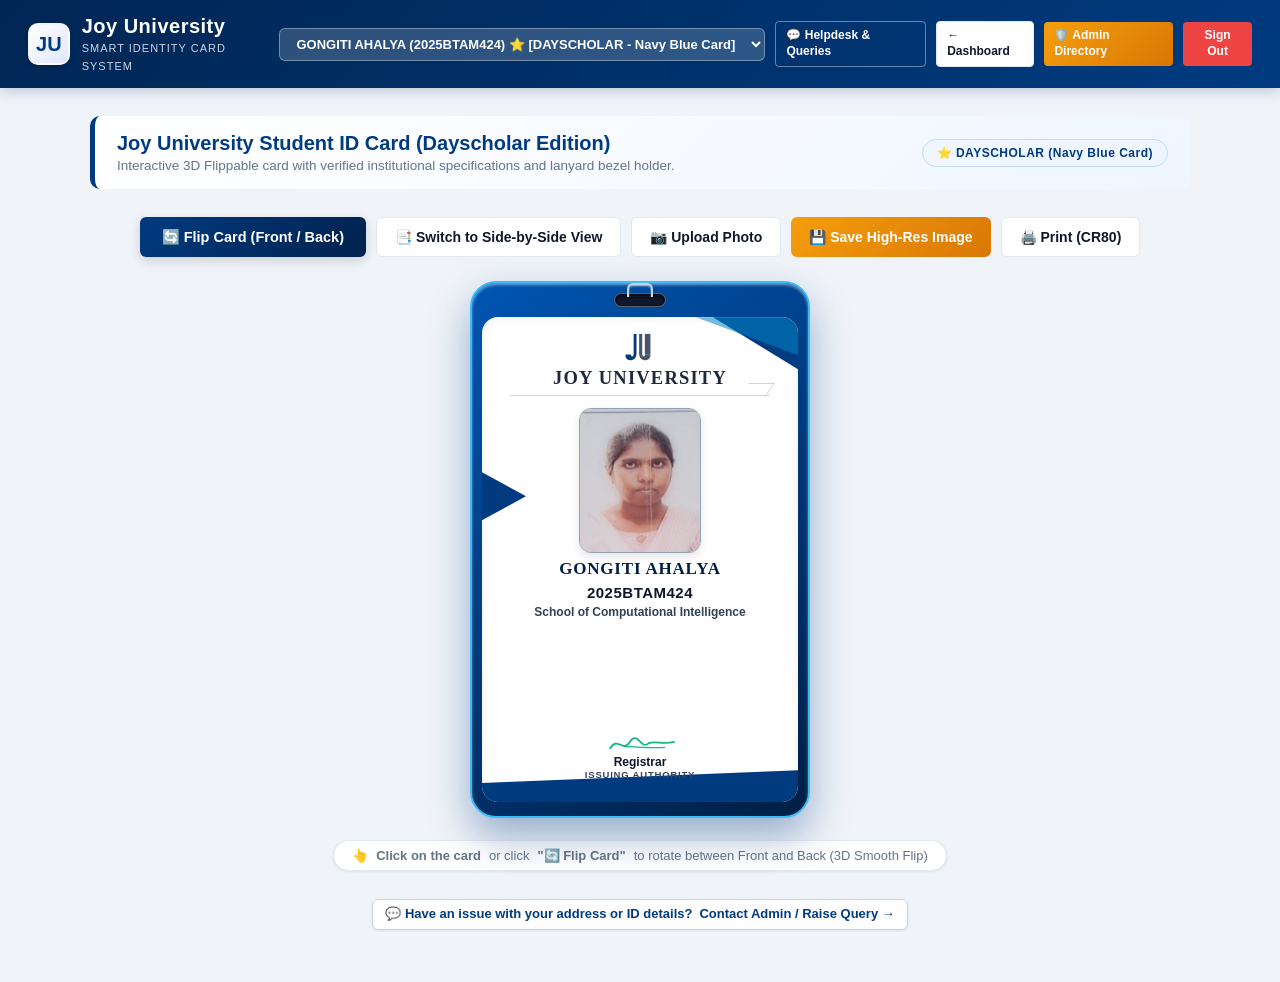
==== index.html @ c5045cea "Add files via upload" ====
<!DOCTYPE html>
<html lang="en">
<head>
    <meta charset="UTF-8">
    <meta name="viewport" content="width=device-width, initial-scale=1.0">
    <title>Joy University - Official Student ID Card</title>
    <link rel="stylesheet" href="style.css">
</head>
<body>

<header class="app-header">
    <a href="dashboard.html" class="brand-section">
        <div class="brand-logo">JU</div>
        <div class="brand-text">
            <h1>Joy University</h1>
            <span>Smart Identity Card System</span>
        </div>
    </a>

    <div class="header-actions">
        <!-- Quick Student Switcher for Prototype Evaluation -->
        <select id="quickStudentSelector" onchange="switchViewingStudent(this.value)" style="padding: 7px 12px; border-radius: 6px; border: 1px solid rgba(255,255,255,0.35); background: rgba(255,255,255,0.18); color: #fff; font-size: 13px; font-weight: 700; cursor: pointer; outline: none;">
            <!-- Options dynamically loaded -->
        </select>

        <a href="dashboard.html#helpdeskSection" class="btn btn-outline-white btn-icon" title="Raise query or issue with admin">
            💬 Helpdesk & Queries
        </a>
        <a href="dashboard.html" class="btn btn-secondary btn-icon">
            ← Dashboard
        </a>
        <a href="admin.html" class="btn btn-gold btn-icon">
            🛡️ Admin Directory
        </a>
        <button class="btn btn-danger btn-icon" onclick="Auth.logout()">
            Sign Out
        </button>
    </div>
</header>

<main class="main-content">

    <div class="banner-panel" id="pageBannerPanel" style="padding: 16px 22px; border-left-color: #003b80; transition: border-color 0.3s ease;">
        <div style="display: flex; justify-content: space-between; align-items: center; width: 100%; flex-wrap: wrap; gap: 12px;">
            <div>
                <h2 id="bannerTitle" style="font-size: 20px; color: #003b80; transition: color 0.3s ease;">Official Joy University Student ID Card (Portrait View)</h2>
                <p id="bannerDesc" style="color: #64748b; font-size: 13.5px; margin-top: 3px;">Interactive 3D Flippable card with verified institutional specifications and lanyard bezel holder.</p>
            </div>
            <div id="studentThemeBadge" style="background: #eff6ff; color: #003b80; border: 1px solid #bfdbfe; padding: 6px 14px; border-radius: 20px; font-weight: 800; font-size: 12px; letter-spacing: 0.5px; display: flex; align-items: center; gap: 6px;">
                ⭐ DAYSCHOLAR (Navy Blue Card)
            </div>
        </div>
    </div>

    <!-- MAIN ID CARD VIEWER (3D FLIP + SIDE-BY-SIDE MODE) -->
    <div class="card-viewer-container">

        <!-- INTERACTION CONTROLS BAR -->
        <div class="controls-bar" style="margin-bottom: 8px;">
            <button class="btn btn-navy" id="flipActionBtn" onclick="toggleCardFlip()" style="font-size: 14.5px; padding: 10px 22px; box-shadow: 0 4px 12px rgba(0,0,0,0.15);">
                <span id="flipBtnText">🔄 Flip Card (Front / Back)</span>
            </button>

            <button class="btn btn-secondary" id="viewModeBtn" onclick="toggleViewMode()" style="padding: 10px 18px;">
                📑 Switch to Side-by-Side View
            </button>

            <label for="idPhotoUploadInput" class="btn btn-secondary" style="cursor: pointer; padding: 10px 18px;">
                📷 Upload Photo
                <input type="file" id="idPhotoUploadInput" accept="image/*" style="display: none;" onchange="handleCardPhotoUpload(event)">
            </label>

            <button class="btn btn-gold" onclick="downloadIdCardImages()" style="padding: 10px 18px;">
                💾 Save High-Res Image
            </button>

            <button class="btn btn-secondary" onclick="window.print()" style="padding: 10px 18px;">
                🖨️ Print (CR80)
            </button>
        </div>

        <div class="card-display-wrapper" id="cardDisplayWrapper">
            
            <!-- 3D FLIPPABLE CONTAINER (PORTRAIT CR80 WITH LANYARD HOLDER) -->
            <div class="card-perspective-box card-theme-navy" id="cardPerspectiveBox" onclick="handleCardClick(event)" title="Click card to flip between Front and Back">
                <div class="card-flipper" id="cardFlipper">

                    <!-- ================= CARD FRONT (EXACT MATCH TO USER PHOTO media_1790251775943.jpg) ================= -->
                    <div class="card-flip-face face-front" id="cardFrontFaceWrap">
                        <div class="card-holder-frame">
                            <div class="holder-lanyard-slot" title="Lanyard Attachment Slot"></div>

                            <div class="card-badge card-front" id="cardFrontBadge">
                                <!-- Top Geometric Ribbons -->
                                <div class="card-front-top-ribbon-1"></div>
                                <div class="card-front-top-ribbon-2"></div>
                                <div class="card-front-mid-ribbon"></div>
                                <div class="card-front-bot-ribbon"></div>

                                <!-- OFFICIAL JOY UNIVERSITY LOGO -->
                                <div class="ju-official-logo">
                                    <div class="ju-logo-emblem">
                                        <svg viewBox="0 0 34 38" width="30" height="34" id="juEmblemSvg">
                                            <!-- Stylized J-curve with dynamic theme color -->
                                            <path id="juEmblemPathJ" d="M 13 3 L 13 25 C 13 30, 10 33, 6 33 C 2 33, 0.5 30, 0.5 26.5 L 6.5 26.5 C 6.5 27.8, 7.2 28.5, 8.2 28.5 C 9.2 28.5, 9.8 27.8, 9.8 25.5 L 9.8 3 Z" fill="#003b80"/>
                                            <!-- Dark Grey U-shape -->
                                            <path d="M 16 3 L 19.5 3 L 19.5 25.5 C 19.5 27.8, 20.2 28.5, 21.2 28.5 C 22.2 28.5, 22.8 27.8, 22.8 26.5 L 28.8 26.5 C 28.8 30, 27 33, 23 33 C 19 33, 16 30, 16 25 Z" fill="#475569"/>
                                            <rect x="22.5" y="3" width="6.3" height="23.5" fill="#475569"/>
                                        </svg>
                                    </div>
                                    <div class="ju-logo-title">JOY UNIVERSITY</div>
                                    <div class="ju-logo-underline"></div>
                                </div>

                                <!-- Centered Photo Frame -->
                                <div class="front-photo-container">
                                    <div class="front-photo-frame">
                                        <img id="cardPhotoImg" src="" alt="Student Photo">
                                    </div>
                                </div>

                                <!-- Student Details Block -->
                                <div class="front-details-block">
                                    <div class="front-student-name" id="cardName">GONGITI AHALYA</div>
                                    <div class="front-student-id" id="cardStudentId">2025BTAM424</div>
                                    <div class="front-school-name" id="cardSchool">School of Computational Intelligence</div>
                                </div>

                                <!-- Registrar Green Signature Block -->
                                <div class="front-signature-block">
                                    <svg viewBox="0 0 100 35" width="85" height="28" style="display:block; margin: 0 auto -2px auto;">
                                        <path d="M 12 24 C 22 8, 28 32, 38 14 C 48 4, 50 26, 60 18 C 68 14, 78 20, 92 16" stroke="#10b981" stroke-width="2.2" fill="none" stroke-linecap="round" stroke-linejoin="round"/>
                                        <path d="M 30 22 C 45 22, 60 24, 80 23" stroke="#10b981" stroke-width="1.6" fill="none" stroke-linecap="round"/>
                                    </svg>
                                    <div class="sig-registrar-text">Registrar</div>
                                    <div class="sig-authority-text">ISSUING AUTHORITY</div>
                                </div>
                            </div>
                        </div>
                    </div>

                    <!-- ================= CARD BACK (EXACT MATCH TO USER PHOTO media_1790165440845.jpg) ================= -->
                    <div class="card-flip-face face-back" id="cardBackFaceWrap">
                        <div class="card-holder-frame">
                            <div class="holder-lanyard-slot" title="Lanyard Attachment Slot"></div>

                            <div class="card-badge card-back" id="cardBackBadge">
                                <!-- Top Accent Ribbon -->
                                <div class="back-top-ribbon-1"></div>

                                <!-- Top Category / Hostel Banner Bar -->
                                <div class="back-hostel-banner" id="cardBackBanner">
                                    <span id="cardBannerText">Category : DAYSCHOLAR</span>
                                </div>

                                <!-- Details Block (Batch, Blood Group, DOB, Address) -->
                                <div class="back-details-section">
                                    <table class="back-info-table">
                                        <tr>
                                            <td class="lbl">Batch</td>
                                            <td class="sep">:</td>
                                            <td class="val" id="cardBatch">2025-26</td>
                                        </tr>
                                        <tr>
                                            <td class="lbl">Blood Group</td>
                                            <td class="sep">:</td>
                                            <td class="val" id="cardBloodGroup">O+</td>
                                        </tr>
                                        <tr>
                                            <td class="lbl">Date of Birth</td>
                                            <td class="sep">:</td>
                                            <td class="val" id="cardDOB">15/03/2007</td>
                                        </tr>
                                        <tr>
                                            <td class="lbl">Address</td>
                                            <td class="sep">:</td>
                                            <td class="val" id="cardAddress">7 90, EDULAPALLI, MUDIGUBBA, ANANTAPUR 515511</td>
                                        </tr>
                                    </table>
                                </div>

                                <!-- INSTRUCTIONS Section (Exact text from photo) -->
                                <div class="back-instructions-section">
                                    <div class="back-heading-theme">INSTRUCTIONS</div>
                                    <ul class="back-instruction-bullets">
                                        <li>
                                            <span class="bullet-dot">•</span>
                                            <span>This Identity Card is non-transferable.</span>
                                        </li>
                                        <li>
                                            <span class="bullet-dot">•</span>
                                            <span>If this ID card is lost/found kindly return to theissuing authority.</span>
                                        </li>
                                        <li>
                                            <span class="bullet-dot">•</span>
                                            <span>This card must be worn visibly by studentduring his or her presence in JoyUniversity premises. It must be shown toauthorizedpersonnel as and whenrequested.</span>
                                        </li>
                                    </ul>
                                </div>

                                <!-- CONTACT Section (Exact text from photo) -->
                                <div class="back-contact-section">
                                    <div class="back-heading-theme">CONTACT</div>
                                    <div class="back-contact-row">
                                        <span class="contact-theme-icon">📞</span>
                                        <span id="cardContactPhone">+91 4637 - 231812</span>
                                    </div>
                                    <div class="back-contact-row">
                                        <span class="contact-theme-icon">✉️</span>
                                        <span id="cardContactEmail">oor@joyuniversity.edu.in</span>
                                    </div>
                                </div>

                                <!-- Barcode Section -->
                                <div class="back-barcode-container">
                                    <div id="cardBarcodeSvg">
                                        <!-- Dynamic Code-128 SVG Barcode -->
                                    </div>
                                    <div class="back-bottom-ribbon"></div>
                                </div>
                            </div>
                        </div>
                    </div>

                </div>
            </div>

            <div class="flip-hint-badge" id="flipHintBadge">
                👆 <strong>Click on the card</strong> or click <strong>"🔄 Flip Card"</strong> to rotate between Front and Back (3D Smooth Flip)
            </div>

            <div style="margin-top: 14px; text-align: center;">
                <a href="dashboard.html#helpdeskSection" class="btn btn-secondary btn-sm" style="background: rgba(255,255,255,0.95); border: 1.5px solid #cbd5e1; box-shadow: var(--shadow-sm); font-size: 13px; color: var(--primary);">
                    💬 Have an issue with your address or ID details? <strong>Contact Admin / Raise Query →</strong>
                </a>
            </div>

        </div>

    </div>

</main>

<script src="script.js"></script>
<script>
    let currentStudent = null;

    // Load active session or fallback to default student
    function initCard() {
        const session = Storage.getSession();
        let studentId = session.userId;

        // Populate student switcher dropdown with clear Theme indicators
        const allStudents = Storage.getAllStudents();
        const switcher = document.getElementById("quickStudentSelector");
        switcher.innerHTML = "";
        
        allStudents.forEach(st => {
            const opt = document.createElement("option");
            opt.value = st.studentId;
            const isAhalya = (st.studentId === "2025BTAM424" || (st.name && st.name.toUpperCase().includes("AHALYA")));
            const themeTag = isAhalya ? "⭐ [DAYSCHOLAR - Navy Blue Card]" : "[HOSTEL - Red Card]";
            opt.textContent = `${st.name} (${st.studentId}) ${themeTag}`;
            if (studentId && st.studentId.toLowerCase() === studentId.toLowerCase()) {
                opt.selected = true;
            }
            switcher.appendChild(opt);
        });

        // Default to Ahalya first if no specific student is active
        if (!studentId || !Storage.getStudentById(studentId)) {
            studentId = "2025BTAM424"; // Gongiti Ahalya
            Storage.setSession(studentId, 'student');
            if (switcher.value !== studentId) {
                switcher.value = studentId;
            }
        }

        loadStudentCard(studentId);

        // Check if print query parameter is present
        const urlParams = new URLSearchParams(window.location.search);
        if (urlParams.get("action") === "print") {
            setTimeout(() => window.print(), 600);
        }
    }

    function loadStudentCard(studentId) {
        currentStudent = Storage.getStudentById(studentId);
        if (!currentStudent) return;

        // Check if viewing Gongiti Ahalya (Dayscholar with Navy Blue Card)
        const isAhalya = (currentStudent.studentId === "2025BTAM424" || 
                          currentStudent.cardTheme === "navy" || 
                          (currentStudent.name && currentStudent.name.toUpperCase().includes("AHALYA")));

        const cardBox = document.getElementById("cardPerspectiveBox");
        const juEmblemPath = document.getElementById("juEmblemPathJ");
        const bannerPanel = document.getElementById("pageBannerPanel");
        const bannerTitle = document.getElementById("bannerTitle");
        const themeBadge = document.getElementById("studentThemeBadge");
        const flipBtn = document.getElementById("flipActionBtn");

        if (isAhalya) {
            // Apply Navy Blue Theme ONLY for Gongiti Ahalya
            cardBox.classList.remove("card-theme-red");
            cardBox.classList.add("card-theme-navy");

            juEmblemPath.setAttribute("fill", "#003b80");
            bannerPanel.style.borderLeftColor = "#003b80";
            bannerTitle.style.color = "#003b80";
            bannerTitle.textContent = "Joy University Student ID Card (Dayscholar Edition)";
            
            themeBadge.style.background = "#eff6ff";
            themeBadge.style.color = "#003b80";
            themeBadge.style.borderColor = "#bfdbfe";
            themeBadge.innerHTML = "⭐ DAYSCHOLAR (Navy Blue Card)";

            flipBtn.className = "btn btn-navy";
            document.getElementById("cardBannerText").textContent = "Category : DAYSCHOLAR";
        } else {
            // Apply University Red Theme for Hostellers / Other students
            cardBox.classList.remove("card-theme-navy");
            cardBox.classList.add("card-theme-red");

            juEmblemPath.setAttribute("fill", "#b91c1c");
            bannerPanel.style.borderLeftColor = "#b91c1c";
            bannerTitle.style.color = "#b91c1c";
            bannerTitle.textContent = "Joy University Student ID Card (Hosteller Edition)";

            themeBadge.style.background = "#fee2e2";
            themeBadge.style.color = "#991b1b";
            themeBadge.style.borderColor = "#fca5a5";
            themeBadge.innerHTML = "● HOSTEL (DEVASAHAYAM - Red Card)";

            flipBtn.className = "btn btn-red";
            document.getElementById("cardBannerText").textContent = "Hostel Name : " + (currentStudent.hostel || "DEVASAHAYAM");
        }

        // Populate Front Details (matching physical card)
        document.getElementById("cardName").textContent = currentStudent.name.toUpperCase();
        document.getElementById("cardStudentId").textContent = currentStudent.studentId;
        document.getElementById("cardSchool").textContent = currentStudent.school || currentStudent.department || "School of Computational Intelligence";

        // Populate Back Details (matching physical card)
        document.getElementById("cardBatch").textContent = currentStudent.batch || "2025-26";
        document.getElementById("cardBloodGroup").textContent = currentStudent.bloodGroup || "O+";
        document.getElementById("cardDOB").textContent = currentStudent.dob;
        document.getElementById("cardAddress").textContent = currentStudent.address || "7 90, EDULAPALLI, MUDIGUBBA, ANANTAPUR 515511";
        document.getElementById("cardContactPhone").textContent = currentStudent.phone || "+91 4637 - 231812";
        document.getElementById("cardContactEmail").textContent = currentStudent.email || "oor@joyuniversity.edu.in";

        // Photo loading (strictly constrained so it never overflows)
        const photo = Storage.getPhoto(currentStudent.studentId);
        const photoImg = document.getElementById("cardPhotoImg");
        photoImg.src = photo || generateSvgAvatar(currentStudent.name);

        // Barcode generation
        document.getElementById("cardBarcodeSvg").innerHTML = generateBarcodeSvg(currentStudent.studentId);
    }

    // Interactive Card Flip Logic
    function handleCardClick(event) {
        // If in side-by-side mode, don't flip on click
        const wrapper = document.getElementById("cardDisplayWrapper");
        if (wrapper.classList.contains("side-by-side-mode")) return;
        toggleCardFlip();
    }

    function toggleCardFlip() {
        const flipper = document.getElementById("cardFlipper");
        flipper.classList.toggle("is-flipped");
        const isFlipped = flipper.classList.contains("is-flipped");
        document.getElementById("flipBtnText").textContent = isFlipped ? "🔄 Flip to Front Side" : "🔄 Flip to Back Side";
    }

    function toggleViewMode() {
        const wrapper = document.getElementById("cardDisplayWrapper");
        const isSideBySide = wrapper.classList.toggle("side-by-side-mode");
        const modeBtn = document.getElementById("viewModeBtn");
        const flipBtn = document.getElementById("flipActionBtn");
        const hint = document.getElementById("flipHintBadge");

        if (isSideBySide) {
            modeBtn.textContent = "🎴 Switch to 3D Flip Mode";
            flipBtn.style.display = "none";
            hint.innerHTML = "📄 <strong>Side-by-Side Mode</strong>: Both Front and Back card faces visible simultaneously";
        } else {
            modeBtn.textContent = "📑 Switch to Side-by-Side View";
            flipBtn.style.display = "inline-flex";
            hint.innerHTML = "👆 <strong>Click on the card</strong> or click <strong>'🔄 Flip Card'</strong> to rotate between Front and Back (3D Smooth Flip)";
        }
    }

    function switchViewingStudent(newId) {
        Storage.setSession(newId, 'student');
        loadStudentCard(newId);
    }

    function handleCardPhotoUpload(e) {
        const file = e.target.files[0];
        if (!file) return;

        if (!file.type.startsWith("image/")) {
            alert("Please select a valid image file.");
            return;
        }

        const reader = new FileReader();
        reader.onload = function(evt) {
            const photoData = evt.target.result;
            Storage.savePhoto(currentStudent.studentId, photoData);
            document.getElementById("cardPhotoImg").src = photoData;
            alert("Photo saved successfully for " + currentStudent.name);
        };
        reader.readAsDataURL(file);
    }

    // High-Resolution HTML5 Canvas Card Image Downloader (Portrait Side-by-Side Format)
    function downloadIdCardImages() {
        if (!currentStudent) return;

        const isAhalya = (currentStudent.studentId === "2025BTAM424" || 
                          currentStudent.cardTheme === "navy" || 
                          (currentStudent.name && currentStudent.name.toUpperCase().includes("AHALYA")));

        const themePrimary = isAhalya ? "#003b80" : "#b91c1c";
        const themeDark = isAhalya ? "#001f44" : "#881337";

        const canvas = document.createElement("canvas");
        const ctx = canvas.getContext("2d");
        const scale = 2; // High-DPI 2x
        const cardW = 340;
        const cardH = 510;
        
        canvas.width = (cardW * 2 + 70) * scale;
        canvas.height = (cardH + 70) * scale;
        ctx.scale(scale, scale);

        // Canvas Background
        ctx.fillStyle = "#f8fafc";
        ctx.fillRect(0, 0, cardW * 2 + 70, cardH + 70);

        // Draw Front Card on Left
        drawFrontCardCanvas(ctx, 25, 25, cardW, cardH, currentStudent, themePrimary, themeDark);
        // Draw Back Card on Right
        drawBackCardCanvas(ctx, cardW + 45, 25, cardW, cardH, currentStudent, themePrimary, isAhalya);

        // Title text at bottom
        ctx.fillStyle = "#64748b";
        ctx.font = "bold 12px system-ui, sans-serif";
        ctx.textAlign = "center";
        ctx.fillText(`Joy University Official Student Identity Card • ${currentStudent.name} (${currentStudent.studentId})`, (cardW * 2 + 70) / 2, cardH + 52);

        // Trigger Download
        const link = document.createElement("a");
        link.download = `ID_Card_${currentStudent.studentId}_${currentStudent.name.replace(/\s+/g, '_')}.png`;
        link.href = canvas.toDataURL("image/png");
        link.click();
    }

    function drawFrontCardCanvas(ctx, x, y, w, h, student, themeColor, themeDark) {
        ctx.save();
        ctx.beginPath();
        ctx.roundRect(x, y, w, h, 16);
        ctx.clip();

        // White background
        ctx.fillStyle = "#ffffff";
        ctx.fillRect(x, y, w, h);

        // Top ribbons
        ctx.fillStyle = themeColor;
        ctx.beginPath();
        ctx.moveTo(x + w, y);
        ctx.lineTo(x + w - 85, y);
        ctx.lineTo(x + w, y + 52);
        ctx.fill();

        ctx.fillStyle = isAhalyaColor(themeColor) ? "rgba(2, 132, 199, 0.55)" : "rgba(239, 68, 68, 0.55)";
        ctx.beginPath();
        ctx.moveTo(x + w, y);
        ctx.lineTo(x + w - 120, y);
        ctx.lineTo(x + w, y + 38);
        ctx.fill();

        // Mid-left ribbon
        ctx.fillStyle = themeColor;
        ctx.beginPath();
        ctx.moveTo(x, y + 155);
        ctx.lineTo(x + 44, y + 179);
        ctx.lineTo(x, y + 203);
        ctx.fill();

        // Bottom ribbon
        ctx.fillStyle = themeColor;
        ctx.beginPath();
        ctx.moveTo(x, y + h - 16);
        ctx.lineTo(x + w, y + h - 36);
        ctx.lineTo(x + w, y + h);
        ctx.lineTo(x, y + h);
        ctx.fill();

        // Logo Emblem
        ctx.fillStyle = themeColor;
        ctx.fillRect(x + w/2 - 12, y + 18, 9, 20);
        ctx.fillStyle = "#475569";
        ctx.fillRect(x + w/2 + 2, y + 18, 9, 20);

        ctx.fillStyle = "#1e293b";
        ctx.font = "bold 16px 'Times New Roman', serif";
        ctx.textAlign = "center";
        ctx.fillText("JOY UNIVERSITY", x + w/2, y + 54);

        ctx.strokeStyle = "#cbd5e1";
        ctx.lineWidth = 1;
        ctx.beginPath();
        ctx.moveTo(x + 30, y + 62);
        ctx.lineTo(x + w - 30, y + 62);
        ctx.stroke();

        // Photo Frame
        const px = x + w/2 - 61;
        const py = y + 78;
        ctx.fillStyle = "#f8fafc";
        ctx.fillRect(px, py, 122, 145);
        ctx.strokeStyle = "#94a3b8";
        ctx.lineWidth = 1.5;
        ctx.strokeRect(px, py, 122, 145);

        const img = document.getElementById("cardPhotoImg");
        if (img && img.complete && img.naturalWidth > 0) {
            ctx.drawImage(img, px, py, 122, 145);
        }

        // Student Details
        ctx.fillStyle = themeDark;
        ctx.font = "bold 16px 'Times New Roman', serif";
        ctx.textAlign = "center";
        ctx.fillText(student.name.toUpperCase(), x + w/2, y + 252);

        ctx.fillStyle = "#0f172a";
        ctx.font = "bold 14px system-ui, sans-serif";
        ctx.fillText(student.studentId, x + w/2, y + 274);

        ctx.fillStyle = "#334155";
        ctx.font = "600 12px system-ui, sans-serif";
        ctx.fillText(student.school || student.department || "School of Computational Intelligence", x + w/2, y + 296);

        // Signature
        ctx.strokeStyle = "#10b981";
        ctx.lineWidth = 2;
        ctx.beginPath();
        ctx.moveTo(x + w/2 - 35, y + 430);
        ctx.bezierCurveTo(x + w/2 - 15, y + 410, x + w/2, y + 435, x + w/2 + 35, y + 420);
        ctx.stroke();

        ctx.fillStyle = "#0f172a";
        ctx.font = "bold 12px system-ui, sans-serif";
        ctx.fillText("Registrar", x + w/2, y + 448);

        ctx.fillStyle = "#334155";
        ctx.font = "bold 9.5px system-ui, sans-serif";
        ctx.fillText("ISSUING AUTHORITY", x + w/2, y + 462);

        ctx.restore();
        ctx.strokeStyle = themeColor;
        ctx.lineWidth = 2;
        ctx.strokeRect(x, y, w, h);
    }

    function isAhalyaColor(col) {
        return col === "#003b80";
    }

    function drawBackCardCanvas(ctx, x, y, w, h, student, themeColor, isAhalya) {
        ctx.save();
        ctx.beginPath();
        ctx.roundRect(x, y, w, h, 16);
        ctx.clip();

        // White background
        ctx.fillStyle = "#ffffff";
        ctx.fillRect(x, y, w, h);

        // Top ribbon
        ctx.fillStyle = themeColor;
        ctx.beginPath();
        ctx.moveTo(x + w - 40, y);
        ctx.lineTo(x + w - 160, y);
        ctx.lineTo(x + w - 180, y + 16);
        ctx.lineTo(x + w - 20, y + 16);
        ctx.fill();

        // Banner bar
        ctx.fillStyle = themeColor;
        ctx.fillRect(x, y + 20, w, 28);
        ctx.fillStyle = "#ffffff";
        ctx.font = "bold 12px system-ui, sans-serif";
        ctx.textAlign = "center";
        const bannerTxt = isAhalya ? "Category : DAYSCHOLAR" : ("Hostel Name : " + (student.hostel || "DEVASAHAYAM"));
        ctx.fillText(bannerTxt, x + w/2, y + 38);

        // Details Block
        ctx.textAlign = "left";
        const tx = x + 20;
        let ty = y + 74;

        const details = [
            ["Batch", ": " + (student.batch || "2025-26")],
            ["Blood Group", ": " + (student.bloodGroup || "O+")],
            ["Date of Birth", ": " + student.dob],
            ["Address", ": " + (student.address || "7 90, EDULAPALLI, MUDIGUBBA, ANANTAPUR 515511")]
        ];

        details.forEach(([lbl, val]) => {
            ctx.fillStyle = "#1e293b";
            ctx.font = "600 11.5px system-ui, sans-serif";
            ctx.fillText(lbl, tx, ty);
            ctx.fillStyle = "#0f172a";
            ctx.font = "bold 11.5px system-ui, sans-serif";
            
            if (lbl === "Address") {
                const words = val.split(' ');
                let line = "";
                let addY = ty;
                for (let i = 0; i < words.length; i++) {
                    const testLine = line + words[i] + " ";
                    if (ctx.measureText(testLine).width > 200 && i > 0) {
                        ctx.fillText(line, tx + 88, addY);
                        line = words[i] + " ";
                        addY += 15;
                    } else {
                        line = testLine;
                    }
                }
                ctx.fillText(line, tx + 88, addY);
                ty = addY + 18;
            } else {
                ctx.fillText(val, tx + 88, ty);
                ty += 18;
            }
        });

        // INSTRUCTIONS
        ctx.fillStyle = themeColor;
        ctx.font = "bold 12.5px 'Times New Roman', serif";
        ctx.fillText("INSTRUCTIONS", tx, ty + 10);

        ctx.fillStyle = "#1e293b";
        ctx.font = "9.5px system-ui, sans-serif";
        const bullets = [
            "• This Identity Card is non-transferable.",
            "• If this ID card is lost/found kindly return to theissuing authority.",
            "• This card must be worn visibly by studentduring his or her presence in Joy premises."
        ];
        let by = ty + 28;
        bullets.forEach(b => {
            ctx.fillText(b, tx, by);
            by += 15;
        });

        // CONTACT
        ctx.fillStyle = themeColor;
        ctx.font = "bold 12.5px 'Times New Roman', serif";
        ctx.fillText("CONTACT", tx, by + 12);

        ctx.fillStyle = "#0f172a";
        ctx.font = "bold 11px system-ui, sans-serif";
        ctx.fillText("📞 +91 4637 - 231812", tx, by + 30);
        ctx.fillText("✉️ oor@joyuniversity.edu.in", tx, by + 46);

        // Barcode area
        ctx.fillStyle = "#ffffff";
        ctx.fillRect(x + 20, y + h - 55, w - 40, 40);
        ctx.fillStyle = "#1e293b";
        let barX = x + 35;
        for (let b = 0; b < 36; b++) {
            const bw = (b % 4 === 0) ? 3 : (b % 3 === 0 ? 2 : 1);
            ctx.fillRect(barX, y + h - 50, bw, 24);
            barX += bw + 4;
        }

        ctx.textAlign = "center";
        ctx.font = "bold 9px monospace";
        ctx.fillText(student.studentId, x + w / 2, y + h - 18);

        ctx.restore();
        ctx.strokeStyle = themeColor;
        ctx.lineWidth = 2;
        ctx.strokeRect(x, y, w, h);
    }

    // Initialize on page load
    window.addEventListener("DOMContentLoaded", initCard);
</script>

</body>
</html>
---- style.css ----
/* ==========================================================
   JOY UNIVERSITY - STUDENT ID CARD MANAGEMENT SYSTEM
   Modern Responsive Design System & 3D Flippable Badge Styles
   ========================================================== */

:root {
    --primary: #003b80;
    --primary-dark: #002654;
    --primary-light: #0066cc;
    --accent-gold: #f59e0b;
    --accent-gold-dark: #d97706;
    --bg-page: #f0f4f9;
    --surface: #ffffff;
    --text-main: #0f172a;
    --text-muted: #64748b;
    --border: #e2e8f0;
    --danger: #ef4444;
    --danger-dark: #dc2626;
    --success: #10b981;
    --shadow-sm: 0 1px 3px rgba(0, 0, 0, 0.08);
    --shadow-md: 0 6px 18px rgba(0, 59, 128, 0.1);
    --shadow-lg: 0 14px 35px rgba(0, 59, 128, 0.16);
    --radius-sm: 6px;
    --radius-md: 10px;
    --radius-lg: 16px;
    --radius-xl: 20px;
}

* {
    box-sizing: border-box;
    margin: 0;
    padding: 0;
    font-family: -apple-system, BlinkMacSystemFont, "Segoe UI", Roboto, Helvetica, Arial, sans-serif;
}

body {
    min-height: 100vh;
    background: var(--bg-page);
    color: var(--text-main);
    display: flex;
    flex-direction: column;
}

/* ----------------------------------------------------------
   NAVBAR & HEADER
   ---------------------------------------------------------- */
header.app-header {
    background: linear-gradient(135deg, var(--primary-dark) 0%, var(--primary) 100%);
    color: #ffffff;
    padding: 14px 28px;
    display: flex;
    justify-content: space-between;
    align-items: center;
    box-shadow: 0 4px 12px rgba(0, 38, 84, 0.2);
    position: sticky;
    top: 0;
    z-index: 100;
}

.brand-section {
    display: flex;
    align-items: center;
    gap: 12px;
    text-decoration: none;
    color: #ffffff;
}

.brand-logo {
    width: 42px;
    height: 42px;
    background: linear-gradient(135deg, #ffffff 0%, #e0e7ff 100%);
    border-radius: 10px;
    display: flex;
    align-items: center;
    justify-content: center;
    font-weight: 800;
    font-size: 20px;
    color: var(--primary);
    box-shadow: 0 2px 6px rgba(0,0,0,0.15);
    border: 2px solid rgba(255, 255, 255, 0.4);
}

.brand-text h1 {
    font-size: 20px;
    font-weight: 700;
    letter-spacing: 0.5px;
    line-height: 1.2;
}

.brand-text span {
    font-size: 11px;
    color: #cbd5e1;
    letter-spacing: 1px;
    text-transform: uppercase;
}

.header-actions {
    display: flex;
    align-items: center;
    gap: 10px;
}

.user-badge {
    background: rgba(255, 255, 255, 0.15);
    padding: 6px 14px;
    border-radius: 20px;
    font-size: 13px;
    display: flex;
    align-items: center;
    gap: 8px;
    border: 1px solid rgba(255, 255, 255, 0.25);
}

.user-badge .status-dot {
    width: 8px;
    height: 8px;
    background: #4ade80;
    border-radius: 50%;
    display: inline-block;
}

/* ----------------------------------------------------------
   BUTTONS
   ---------------------------------------------------------- */
.btn {
    display: inline-flex;
    align-items: center;
    justify-content: center;
    gap: 7px;
    padding: 9px 18px;
    border-radius: var(--radius-sm);
    font-size: 14px;
    font-weight: 600;
    cursor: pointer;
    border: none;
    transition: all 0.2s ease;
    text-decoration: none;
    line-height: 1.3;
}

.btn:active {
    transform: scale(0.98);
}

.btn-primary {
    background: var(--primary-light);
    color: #ffffff;
}

.btn-primary:hover {
    background: #0052a3;
    box-shadow: 0 4px 10px rgba(0, 102, 204, 0.3);
}

.btn-secondary {
    background: #ffffff;
    color: var(--text-main);
    border: 1px solid var(--border);
}

.btn-secondary:hover {
    background: #f8fafc;
    border-color: #cbd5e1;
}

.btn-danger {
    background: var(--danger);
    color: #ffffff;
}

.btn-danger:hover {
    background: var(--danger-dark);
}

.btn-gold {
    background: linear-gradient(135deg, #f59e0b 0%, #d97706 100%);
    color: #ffffff;
}

.btn-gold:hover {
    background: linear-gradient(135deg, #d97706 0%, #b45309 100%);
}

.btn-outline-white {
    background: transparent;
    color: #ffffff;
    border: 1px solid rgba(255, 255, 255, 0.4);
}

.btn-outline-white:hover {
    background: rgba(255, 255, 255, 0.15);
}

/* ----------------------------------------------------------
   LAYOUT CONTAINERS
   ---------------------------------------------------------- */
.main-content {
    flex: 1;
    max-width: 1100px;
    width: 92%;
    margin: 28px auto;
    display: flex;
    flex-direction: column;
    gap: 22px;
}

.card-panel {
    background: var(--surface);
    border-radius: var(--radius-lg);
    padding: 24px 28px;
    box-shadow: var(--shadow-sm);
    border: 1px solid var(--border);
}

/* Banner / Welcome */
.banner-panel {
    background: linear-gradient(135deg, #ffffff 0%, #eff6ff 100%);
    display: flex;
    justify-content: space-between;
    align-items: center;
    border-left: 5px solid var(--primary-light);
    padding: 20px 26px;
    border-radius: var(--radius-md);
}

.banner-panel h2 {
    color: var(--primary);
    font-size: 22px;
    font-weight: 700;
}

.banner-panel p {
    color: var(--text-muted);
    font-size: 14px;
    margin-top: 4px;
}

/* ----------------------------------------------------------
   THEME PALETTES (University Red vs Dayscholar Navy Blue)
   ---------------------------------------------------------- */
.card-theme-red {
    --theme-color: #b91c1c;
    --theme-dark-color: #881337;
    --theme-light-color: #ef4444;
    --theme-bg-tint: #fef2f2;
    --theme-border-tint: #fca5a5;
    --theme-badge-bg: #fef2f2;
    --theme-badge-text: #b91c1c;
    --theme-badge-border: #fca5a5;
    --theme-banner-bg: #b91c1c;
    --theme-shadow: rgba(185, 28, 28, 0.35);
}

.card-theme-navy {
    --theme-color: #003b80;
    --theme-dark-color: #001f44;
    --theme-light-color: #0066cc;
    --theme-bg-tint: #eff6ff;
    --theme-border-tint: #bfdbfe;
    --theme-badge-bg: #eff6ff;
    --theme-badge-text: #003b80;
    --theme-badge-border: #93c5fd;
    --theme-banner-bg: #003b80;
    --theme-shadow: rgba(0, 59, 128, 0.38);
}

/* ----------------------------------------------------------
   UNIVERSAL PHOTO CONSTRAINTS (PREVENT OVERFLOW ON UPLOAD)
   ---------------------------------------------------------- */
.student-photo-frame {
    width: 130px !important;
    height: 155px !important;
    border-radius: 12px !important;
    border: 2px solid var(--border) !important;
    overflow: hidden !important;
    position: relative !important;
    background: #f1f5f9;
    flex-shrink: 0;
    display: flex;
    align-items: center;
    justify-content: center;
}

.student-photo-frame img,
#profilePhoto,
#cardPhotoImg,
.front-photo-frame img {
    width: 100% !important;
    height: 100% !important;
    max-width: 100% !important;
    max-height: 100% !important;
    object-fit: cover !important;
    display: block !important;
}

/* Dashboard Profile Info Grid */
.info-grid {
    display: grid;
    grid-template-columns: 140px 1fr;
    row-gap: 12px;
    column-gap: 16px;
    font-size: 14px;
}

.info-grid .lbl {
    font-weight: 700;
    color: var(--text-muted);
}

.info-grid .val {
    font-weight: 700;
    color: var(--text-main);
}

/* ----------------------------------------------------------
   3D FLIPPABLE ID CARD SYSTEM (Portrait CR80 with Lanyard Holder)
   ---------------------------------------------------------- */
.card-viewer-container {
    display: flex;
    flex-direction: column;
    align-items: center;
    gap: 16px;
    margin: 6px 0 24px 0;
    width: 100%;
}

.card-display-wrapper {
    display: flex;
    flex-direction: column;
    align-items: center;
    gap: 14px;
    width: 100%;
}

.card-perspective-box {
    perspective: 1400px;
    width: 340px;
    height: 545px;
    margin: 0 auto;
    cursor: pointer;
    user-select: none;
    position: relative;
    transition: transform 0.25s ease;
}

.card-perspective-box:hover {
    transform: translateY(-3px);
}

.card-flipper {
    position: relative;
    width: 100%;
    height: 100%;
    transform-style: preserve-3d;
    transition: transform 0.75s cubic-bezier(0.34, 1.4, 0.64, 1);
}

.card-flipper.is-flipped {
    transform: rotateY(180deg);
}

.card-flip-face {
    position: absolute;
    top: 0;
    left: 0;
    width: 100%;
    height: 100%;
    backface-visibility: hidden;
    -webkit-backface-visibility: hidden;
    display: flex;
    flex-direction: column;
    align-items: center;
}

.card-flip-face.face-back {
    transform: rotateY(180deg);
}

/* Side-by-Side Mode */
.card-display-wrapper.side-by-side-mode {
    width: 100%;
}

.card-display-wrapper.side-by-side-mode .card-perspective-box {
    width: 100% !important;
    height: auto !important;
    perspective: none !important;
    cursor: default !important;
    transform: none !important;
}

.card-display-wrapper.side-by-side-mode .card-flipper {
    display: flex !important;
    flex-wrap: wrap !important;
    gap: 32px !important;
    justify-content: center !important;
    transform: none !important;
}

.card-display-wrapper.side-by-side-mode .card-flip-face {
    position: relative !important;
    width: 340px !important;
    height: auto !important;
    transform: none !important;
    backface-visibility: visible !important;
    -webkit-backface-visibility: visible !important;
}

.flip-hint-badge {
    background: #ffffff;
    border: 1px solid var(--border);
    padding: 7px 18px;
    border-radius: 20px;
    font-size: 13px;
    color: var(--text-muted);
    box-shadow: var(--shadow-sm);
    display: flex;
    align-items: center;
    gap: 8px;
}

/* ----------------------------------------------------------
   REALISTIC LANYARD HOLDER BEZEL (Red vs Navy Blue)
   ---------------------------------------------------------- */
.card-holder-frame {
    width: 340px;
    border-radius: 26px;
    padding: 10px 10px 14px;
    display: flex;
    flex-direction: column;
    align-items: center;
    position: relative;
    transition: all 0.3s ease;
}

/* Red Metallic Holder (For Hostellers / Others) */
.card-theme-red .card-holder-frame {
    background: linear-gradient(145deg, #d32f2f 0%, #b91c1c 45%, #881337 100%);
    border: 2px solid #ef4444;
    box-shadow: 0 18px 40px rgba(185, 28, 28, 0.35), inset 0 2px 3px rgba(255, 255, 255, 0.4);
}

/* Navy Blue Metallic Holder (ONLY FOR GONGITI AHALYA - DAYSCHOLAR) */
.card-theme-navy .card-holder-frame {
    background: linear-gradient(145deg, #0056b3 0%, #003b80 45%, #001f44 100%);
    border: 2px solid #38bdf8;
    box-shadow: 0 18px 40px rgba(0, 59, 128, 0.38), inset 0 2px 3px rgba(255, 255, 255, 0.45);
}

/* Metallic Lanyard Slot with Silver Clip Loop */
.holder-lanyard-slot {
    width: 52px;
    height: 14px;
    background: #0f172a;
    border-radius: 8px;
    margin-bottom: 10px;
    box-shadow: inset 0 2px 4px rgba(0,0,0,0.7);
    border: 1px solid rgba(255, 255, 255, 0.3);
    position: relative;
}

.holder-lanyard-slot::before {
    content: "";
    position: absolute;
    top: -11px;
    left: 50%;
    transform: translateX(-50%);
    width: 22px;
    height: 12px;
    border-radius: 6px 6px 0 0;
    border: 2.5px solid #cbd5e1;
    border-bottom: none;
    background: transparent;
    box-shadow: inset 0 1px 2px rgba(255,255,255,0.6);
}

/* Inner White PVC Card Badge */
.card-badge {
    width: 100%;
    height: 485px;
    border-radius: 16px;
    overflow: hidden;
    background: #ffffff;
    box-shadow: inset 0 0 8px rgba(0, 0, 0, 0.08);
    display: flex;
    flex-direction: column;
    position: relative;
}

/* ----------------------------------------------------------
   FRONT CARD: EXACT MATCH TO PHYSICAL BADGE (media_1790251775943.jpg)
   ---------------------------------------------------------- */
.card-front {
    background: #ffffff;
}

.card-theme-red .card-front-top-ribbon-1 {
    background: #b91c1c;
}
.card-theme-navy .card-front-top-ribbon-1 {
    background: #003b80;
}
.card-front-top-ribbon-1 {
    position: absolute;
    top: 0;
    right: 0;
    width: 85px;
    height: 52px;
    clip-path: polygon(100% 0, 0 0, 100% 100%);
    z-index: 1;
    transition: background 0.3s ease;
}

.card-theme-red .card-front-top-ribbon-2 {
    background: #ef4444;
}
.card-theme-navy .card-front-top-ribbon-2 {
    background: #0284c7;
}
.card-front-top-ribbon-2 {
    position: absolute;
    top: 0;
    right: 0;
    width: 120px;
    height: 38px;
    clip-path: polygon(100% 0, 15% 0, 100% 100%);
    opacity: 0.55;
    z-index: 1;
    transition: background 0.3s ease;
}

.card-theme-red .card-front-mid-ribbon {
    background: #b91c1c;
}
.card-theme-navy .card-front-mid-ribbon {
    background: #003b80;
}
.card-front-mid-ribbon {
    position: absolute;
    top: 155px;
    left: 0;
    width: 44px;
    height: 48px;
    clip-path: polygon(0 0, 100% 50%, 0 100%);
    z-index: 1;
    transition: background 0.3s ease;
}

.card-theme-red .card-front-bot-ribbon {
    background: #b91c1c;
}
.card-theme-navy .card-front-bot-ribbon {
    background: #003b80;
}
.card-front-bot-ribbon {
    position: absolute;
    bottom: 0;
    left: 0;
    right: 0;
    height: 32px;
    clip-path: polygon(0 40%, 100% 0, 100% 100%, 0 100%);
    z-index: 1;
    transition: background 0.3s ease;
}

/* Official Joy University Logo */
.ju-official-logo {
    display: flex;
    flex-direction: column;
    align-items: center;
    padding-top: 14px;
    padding-bottom: 4px;
    position: relative;
    z-index: 2;
}

.ju-logo-emblem {
    display: flex;
    align-items: center;
    justify-content: center;
    margin-bottom: 3px;
}

.ju-logo-title {
    font-family: "Times New Roman", Times, serif;
    font-size: 18.5px;
    font-weight: 700;
    letter-spacing: 1.2px;
    color: #1e293b;
    text-transform: uppercase;
}

.ju-logo-underline {
    width: 82%;
    height: 1px;
    background: #cbd5e1;
    margin-top: 6px;
    position: relative;
}

.ju-logo-underline::after {
    content: "";
    position: absolute;
    right: 0;
    top: -12px;
    width: 25px;
    height: 13px;
    border-right: 1px solid #cbd5e1;
    border-top: 1px solid #cbd5e1;
    transform: skewX(-35deg);
}

.front-photo-container {
    display: flex;
    justify-content: center;
    margin: 8px 0 6px 0;
    position: relative;
    z-index: 2;
}

.front-photo-frame {
    width: 122px;
    height: 145px;
    border-radius: 12px;
    border: 1.5px solid #94a3b8;
    overflow: hidden !important;
    background: #f8fafc;
    box-shadow: 0 4px 10px rgba(0, 0, 0, 0.1);
}

.front-photo-frame img {
    width: 100% !important;
    height: 100% !important;
    max-width: 100% !important;
    max-height: 100% !important;
    object-fit: cover !important;
    display: block !important;
}

.front-details-block {
    text-align: center;
    padding: 0 14px;
    display: flex;
    flex-direction: column;
    align-items: center;
    gap: 3px;
    position: relative;
    z-index: 2;
}

.front-student-name {
    font-family: "Times New Roman", Times, serif;
    font-size: 17px;
    font-weight: 800;
    letter-spacing: 0.8px;
    text-transform: uppercase;
    margin-bottom: 2px;
    transition: color 0.3s ease;
}

.card-theme-red .front-student-name {
    color: #881337;
}

.card-theme-navy .front-student-name {
    color: #001f44;
}

.front-student-id {
    font-family: -apple-system, BlinkMacSystemFont, "Segoe UI", sans-serif;
    font-size: 15px;
    font-weight: 800;
    color: #0f172a;
    letter-spacing: 0.5px;
}

.front-school-name {
    font-family: -apple-system, BlinkMacSystemFont, "Segoe UI", sans-serif;
    font-size: 12px;
    font-weight: 600;
    color: #334155;
    margin-top: 1px;
}

.front-signature-block {
    display: flex;
    flex-direction: column;
    align-items: center;
    margin-top: auto;
    margin-bottom: 22px;
    position: relative;
    z-index: 2;
}

.sig-registrar-text {
    font-size: 12px;
    font-weight: 700;
    color: #0f172a;
}

.sig-authority-text {
    font-size: 9.5px;
    font-weight: 700;
    letter-spacing: 0.8px;
    color: #334155;
    text-transform: uppercase;
}

/* ----------------------------------------------------------
   BACK CARD: EXACT MATCH TO PHYSICAL BADGE (media_1790165440845.jpg)
   ---------------------------------------------------------- */
.card-back {
    background: #ffffff;
}

.card-theme-red .back-top-ribbon-1 {
    background: #b91c1c;
}
.card-theme-navy .back-top-ribbon-1 {
    background: #003b80;
}
.back-top-ribbon-1 {
    position: absolute;
    top: 0;
    right: 20px;
    width: 140px;
    height: 18px;
    clip-path: polygon(20% 0, 100% 0, 80% 100%, 0% 100%);
    z-index: 1;
    transition: background 0.3s ease;
}

.back-hostel-banner {
    color: #ffffff;
    font-weight: 800;
    font-size: 13px;
    text-align: center;
    padding: 6px 12px;
    letter-spacing: 0.5px;
    margin-top: 14px;
    position: relative;
    z-index: 2;
    transition: background 0.3s ease;
}

.card-theme-red .back-hostel-banner {
    background: #b91c1c;
    box-shadow: 0 2px 4px rgba(185, 28, 28, 0.2);
}

.card-theme-navy .back-hostel-banner {
    background: #003b80;
    box-shadow: 0 2px 4px rgba(0, 59, 128, 0.25);
}

.back-details-section {
    padding: 8px 18px 4px;
    position: relative;
    z-index: 2;
}

.back-info-table {
    width: 100%;
    border-collapse: collapse;
    font-size: 11.5px;
    line-height: 1.35;
}

.back-info-table td {
    padding: 2px 0;
    vertical-align: top;
}

.back-info-table .lbl {
    width: 86px;
    font-weight: 600;
    color: #1e293b;
}

.back-info-table .sep {
    width: 12px;
    font-weight: bold;
    color: #1e293b;
}

.back-info-table .val {
    font-weight: 700;
    color: #0f172a;
}

.back-instructions-section {
    padding: 2px 18px;
    position: relative;
    z-index: 2;
}

.back-heading-theme {
    font-family: "Times New Roman", Times, serif;
    font-size: 12.5px;
    font-weight: 800;
    letter-spacing: 0.6px;
    margin-bottom: 4px;
    transition: color 0.3s ease;
}

.card-theme-red .back-heading-theme {
    color: #b91c1c;
}

.card-theme-navy .back-heading-theme {
    color: #003b80;
}

.back-instruction-bullets {
    list-style: none;
    padding: 0;
    margin: 0;
    font-size: 9px;
    color: #1e293b;
    line-height: 1.35;
}

.back-instruction-bullets li {
    display: flex;
    gap: 6px;
    margin-bottom: 3px;
    align-items: flex-start;
}

.bullet-dot {
    font-weight: bold;
    font-size: 12px;
    line-height: 1;
    transition: color 0.3s ease;
}

.card-theme-red .bullet-dot {
    color: #b91c1c;
}

.card-theme-navy .bullet-dot {
    color: #003b80;
}

.back-contact-section {
    padding: 4px 18px 6px;
    position: relative;
    z-index: 2;
}

.back-contact-row {
    display: flex;
    align-items: center;
    gap: 8px;
    font-size: 11px;
    font-weight: 700;
    color: #0f172a;
    margin-bottom: 2px;
}

.contact-theme-icon {
    font-size: 12px;
    transition: color 0.3s ease;
}

.card-theme-red .contact-theme-icon {
    color: #b91c1c;
}

.card-theme-navy .contact-theme-icon {
    color: #003b80;
}

.back-barcode-container {
    margin-top: auto;
    padding: 6px 14px 10px;
    background: #ffffff;
    position: relative;
    z-index: 2;
    border-radius: 0 0 16px 16px;
    text-align: center;
}

.card-theme-red .back-bottom-ribbon {
    background: #b91c1c;
}

.card-theme-navy .back-bottom-ribbon {
    background: #003b80;
}

.back-bottom-ribbon {
    position: absolute;
    bottom: 0;
    left: 0;
    right: 0;
    height: 22px;
    clip-path: polygon(0 60%, 15% 0, 85% 0, 100% 60%, 100% 100%, 0 100%);
    z-index: 1;
    transition: background 0.3s ease;
}

.btn-red {
    background: linear-gradient(135deg, #b91c1c 0%, #991b1b 100%);
    color: #ffffff;
}

.btn-red:hover {
    background: linear-gradient(135deg, #991b1b 0%, #7f1d1d 100%);
    box-shadow: 0 4px 10px rgba(185, 28, 28, 0.35);
}

.btn-navy {
    background: linear-gradient(135deg, #003b80 0%, #00224d 100%);
    color: #ffffff;
}

.btn-navy:hover {
    background: linear-gradient(135deg, #004d99 0%, #003b80 100%);
    box-shadow: 0 4px 10px rgba(0, 59, 128, 0.35);
}

/* ----------------------------------------------------------
   INTERACTION CONTROLS
   ---------------------------------------------------------- */
.controls-bar {
    display: flex;
    flex-wrap: wrap;
    gap: 10px;
    justify-content: center;
}

.flip-hint {
    font-size: 12.5px;
    color: var(--text-muted);
    display: flex;
    align-items: center;
    gap: 6px;
}

/* ----------------------------------------------------------
   DASHBOARD STATS & GRIDS
   ---------------------------------------------------------- */
.stats-grid {
    display: grid;
    grid-template-columns: repeat(auto-fit, minmax(200px, 1fr));
    gap: 16px;
    margin-bottom: 22px;
}

.stat-card {
    background: #ffffff;
    border-radius: var(--radius-md);
    padding: 18px 22px;
    border: 1px solid var(--border);
    box-shadow: var(--shadow-sm);
    display: flex;
    align-items: center;
    gap: 16px;
}

.stat-icon {
    width: 48px;
    height: 48px;
    border-radius: 12px;
    background: #eff6ff;
    color: var(--primary);
    display: flex;
    align-items: center;
    justify-content: center;
    font-size: 22px;
}

.stat-info h4 {
    font-size: 12px;
    text-transform: uppercase;
    color: var(--text-muted);
    font-weight: 700;
}

.stat-info p {
    font-size: 24px;
    font-weight: 800;
    color: var(--primary-dark);
    margin-top: 2px;
}

/* ----------------------------------------------------------
   ADMIN TABLE & DIRECTORY
   ---------------------------------------------------------- */
.table-filter-bar {
    display: flex;
    flex-wrap: wrap;
    justify-content: space-between;
    align-items: center;
    gap: 14px;
    margin-bottom: 18px;
}

.search-input-group {
    display: flex;
    align-items: center;
    gap: 8px;
    background: #f8fafc;
    border: 1px solid var(--border);
    padding: 8px 14px;
    border-radius: var(--radius-sm);
    flex: 1;
    max-width: 380px;
}

.search-input-group input {
    border: none;
    outline: none;
    background: transparent;
    width: 100%;
    font-size: 14px;
}

.filter-selects {
    display: flex;
    gap: 10px;
}

.filter-selects select {
    padding: 8px 12px;
    border-radius: var(--radius-sm);
    border: 1px solid var(--border);
    background: #ffffff;
    font-size: 13.5px;
    outline: none;
}

.data-table-wrapper {
    overflow-x: auto;
    border-radius: var(--radius-sm);
    border: 1px solid var(--border);
}

.data-table {
    width: 100%;
    border-collapse: collapse;
    text-align: left;
    font-size: 13.5px;
    background: #ffffff;
}

.data-table th {
    background: #f8fafc;
    padding: 12px 16px;
    font-weight: 700;
    color: var(--text-muted);
    border-bottom: 1px solid var(--border);
    text-transform: uppercase;
    font-size: 11px;
    letter-spacing: 0.5px;
}

.data-table td {
    padding: 12px 16px;
    border-bottom: 1px solid var(--border);
    vertical-align: middle;
}

.data-table tr:hover {
    background: #f8fafc;
}

.table-student-cell {
    display: flex;
    align-items: center;
    gap: 12px;
}

.table-avatar {
    width: 38px;
    height: 44px;
    border-radius: 6px;
    object-fit: cover;
    border: 1px solid #cbd5e1;
    background: #f1f5f9;
}

.table-student-name {
    font-weight: 700;
    color: var(--primary-dark);
}

.table-student-id {
    font-size: 11.5px;
    color: var(--text-muted);
    font-family: monospace;
}

.status-pill {
    padding: 3px 10px;
    border-radius: 20px;
    font-size: 11.5px;
    font-weight: 700;
    display: inline-block;
}

.status-active {
    background: #dcfce7;
    color: #166534;
}

.table-actions {
    display: flex;
    gap: 6px;
}

.btn-icon {
    padding: 6px 10px;
    font-size: 12px;
    border-radius: 4px;
}

/* ----------------------------------------------------------
   LOGIN STYLES & DEMO PILLS
   ---------------------------------------------------------- */
.login-page-body {
    background: linear-gradient(135deg, #001f44 0%, #003b80 60%, #0066cc 100%);
    min-height: 100vh;
    display: flex;
    align-items: center;
    justify-content: center;
    padding: 24px 16px;
}

.login-card {
    background: #ffffff;
    width: 100%;
    max-width: 460px;
    border-radius: var(--radius-xl);
    box-shadow: 0 25px 60px rgba(0, 0, 0, 0.35);
    overflow: hidden;
}

.login-card-header {
    background: linear-gradient(135deg, var(--primary-dark) 0%, var(--primary) 100%);
    color: #ffffff;
    text-align: center;
    padding: 30px 24px;
    position: relative;
}

.login-card-header h2 {
    font-size: 24px;
    font-weight: 800;
    letter-spacing: 0.5px;
}

.login-card-header p {
    font-size: 13px;
    color: #cbd5e1;
    margin-top: 4px;
}

.tab-selector {
    display: flex;
    background: #f1f5f9;
    border-bottom: 1px solid var(--border);
}

.tab-btn {
    flex: 1;
    padding: 12px;
    font-size: 14px;
    font-weight: 700;
    border: none;
    background: transparent;
    cursor: pointer;
    color: var(--text-muted);
    transition: all 0.2s ease;
}

.tab-btn.active {
    background: #ffffff;
    color: var(--primary);
    border-bottom: 2px solid var(--primary);
}

.login-form-body {
    padding: 26px 28px;
}

.form-group {
    margin-bottom: 16px;
}

.form-group label {
    display: block;
    margin-bottom: 6px;
    font-size: 13px;
    font-weight: 700;
    color: #334155;
}

.form-control {
    width: 100%;
    padding: 11px 14px;
    border: 1px solid var(--border);
    border-radius: var(--radius-sm);
    font-size: 14px;
    outline: none;
    transition: border 0.2s ease;
}

.form-control:focus {
    border-color: var(--primary-light);
    box-shadow: 0 0 0 3px rgba(0, 102, 204, 0.15);
}

.demo-credentials-box {
    margin-top: 20px;
    padding: 14px;
    background: #eff6ff;
    border: 1px dashed #bfdbfe;
    border-radius: var(--radius-md);
}

.demo-credentials-box h4 {
    font-size: 12px;
    color: var(--primary);
    text-transform: uppercase;
    letter-spacing: 0.5px;
    margin-bottom: 8px;
    font-weight: 800;
}

.demo-chips {
    display: flex;
    flex-wrap: wrap;
    gap: 6px;
}

.demo-chip {
    background: #ffffff;
    border: 1px solid #bfdbfe;
    color: var(--primary);
    padding: 4px 10px;
    border-radius: 14px;
    font-size: 11.5px;
    font-weight: 600;
    cursor: pointer;
    transition: all 0.15s ease;
}

.demo-chip:hover {
    background: var(--primary);
    color: #ffffff;
    border-color: var(--primary);
}

.alert-message {
    padding: 10px 14px;
    border-radius: var(--radius-sm);
    font-size: 13px;
    margin-bottom: 14px;
    display: none;
}

.alert-error {
    background: #fee2e2;
    color: #991b1b;
    border: 1px solid #fecaca;
}

/* ----------------------------------------------------------
   MODALS
   ---------------------------------------------------------- */
.modal-overlay {
    position: fixed;
    top: 0;
    left: 0;
    right: 0;
    bottom: 0;
    background: rgba(15, 23, 42, 0.65);
    backdrop-filter: blur(4px);
    display: none;
    align-items: center;
    justify-content: center;
    z-index: 1000;
    padding: 16px;
}

.modal-overlay.active {
    display: flex;
}

.modal-box {
    background: #ffffff;
    width: 100%;
    max-width: 540px;
    border-radius: var(--radius-lg);
    box-shadow: 0 20px 40px rgba(0, 0, 0, 0.25);
    overflow: hidden;
    animation: modalSlide 0.25s cubic-bezier(0.16, 1, 0.3, 1);
}

@keyframes modalSlide {
    from { transform: translateY(20px) scale(0.96); opacity: 0; }
    to { transform: translateY(0) scale(1); opacity: 1; }
}

.modal-header {
    background: var(--primary);
    color: #ffffff;
    padding: 16px 22px;
    display: flex;
    justify-content: space-between;
    align-items: center;
}

.modal-header h3 {
    font-size: 17px;
    font-weight: 700;
}

.modal-close {
    background: transparent;
    border: none;
    color: #ffffff;
    font-size: 20px;
    cursor: pointer;
    line-height: 1;
}

.modal-body {
    padding: 22px;
    max-height: 75vh;
    overflow-y: auto;
}

.modal-footer {
    padding: 14px 22px;
    background: #f8fafc;
    border-top: 1px solid var(--border);
    display: flex;
    justify-content: flex-end;
    gap: 10px;
}

/* ----------------------------------------------------------
   PRINT OPTIMIZATION (CR80 Standard PVC Card Size - Landscape)
   ---------------------------------------------------------- */
@media print {
    body {
        background: #ffffff !important;
        margin: 0 !important;
        padding: 0 !important;
    }

    header.app-header,
    .banner-panel,
    .controls-bar,
    .card-side-label,
    .upload-section,
    .flip-hint-badge,
    .actions,
    .btn,
    .modal-overlay {
        display: none !important;
    }

    .main-content {
        max-width: 100% !important;
        width: 100% !important;
        margin: 0 !important;
        padding: 6mm !important;
    }

    .card-panel {
        box-shadow: none !important;
        border: none !important;
        padding: 0 !important;
    }

    .card-viewer-container {
        display: block !important;
        margin: 0 !important;
    }

    .card-display-wrapper {
        display: flex !important;
        flex-direction: row !important;
        flex-wrap: wrap !important;
        gap: 10mm !important;
        justify-content: center !important;
    }

    .card-perspective-box {
        width: 85.6mm !important;
        height: 53.98mm !important;
        perspective: none !important;
        page-break-inside: avoid !important;
        margin: 0 !important;
    }

    .card-flipper {
        display: flex !important;
        flex-direction: row !important;
        gap: 10mm !important;
        transform: none !important;
    }

    .card-face {
        position: relative !important;
        width: 85.6mm !important;
        height: 53.98mm !important;
        transform: none !important;
        backface-visibility: visible !important;
        -webkit-backface-visibility: visible !important;
        box-shadow: none !important;
        border: 1px solid var(--theme-color) !important;
        page-break-inside: avoid !important;
    }
}

/* ----------------------------------------------------------
   RESPONSIVE DESIGN
   ---------------------------------------------------------- */
@media (max-width: 640px) {
    header.app-header {
        padding: 12px 16px;
    }

    .brand-text h1 {
        font-size: 16px;
    }

    .card-perspective-box {
        width: 100%;
        max-width: 485px;
        height: 310px;
    }

    .table-filter-bar {
        flex-direction: column;
        align-items: stretch;
    }

    .search-input-group {
        max-width: 100%;
    }
}

/* ----------------------------------------------------------
   STUDENT QUERIES & HELPDESK MODULE STYLES
   ---------------------------------------------------------- */
.admin-tab-nav {
    display: flex;
    gap: 12px;
    margin-bottom: 22px;
    border-bottom: 2px solid var(--border);
    padding-bottom: 12px;
    flex-wrap: wrap;
}

.admin-tab-btn {
    display: inline-flex;
    align-items: center;
    gap: 9px;
    padding: 10px 20px;
    border-radius: var(--radius-md);
    background: #ffffff;
    border: 1.5px solid var(--border);
    font-size: 14.5px;
    font-weight: 700;
    color: var(--text-muted);
    cursor: pointer;
    transition: all 0.2s ease;
}

.admin-tab-btn:hover {
    border-color: var(--primary-light);
    color: var(--primary);
    background: #f8fafc;
}

.admin-tab-btn.active {
    background: var(--primary);
    color: #ffffff;
    border-color: var(--primary);
    box-shadow: 0 4px 12px rgba(0, 59, 128, 0.2);
}

.badge-pending-count {
    display: inline-flex;
    align-items: center;
    justify-content: center;
    min-width: 22px;
    height: 22px;
    padding: 0 7px;
    font-size: 11px;
    font-weight: 800;
    border-radius: 12px;
    background: #ef4444;
    color: #ffffff;
    line-height: 1;
}

.admin-tab-btn.active .badge-pending-count {
    background: #ffffff;
    color: var(--danger-dark);
}

/* Query Cards & Table items */
.queries-container {
    display: flex;
    flex-direction: column;
    gap: 16px;
}

.query-card {
    background: #ffffff;
    border: 1px solid var(--border);
    border-radius: var(--radius-md);
    padding: 18px 20px;
    box-shadow: var(--shadow-sm);
    transition: transform 0.2s ease, box-shadow 0.2s ease, border-color 0.2s ease;
}

.query-card:hover {
    box-shadow: var(--shadow-md);
    border-color: #cbd5e1;
}

.query-card.pending {
    border-left: 4px solid #f59e0b;
}

.query-card.resolved {
    border-left: 4px solid #10b981;
}

.query-card-header {
    display: flex;
    justify-content: space-between;
    align-items: flex-start;
    flex-wrap: wrap;
    gap: 12px;
    margin-bottom: 12px;
    border-bottom: 1px solid #f1f5f9;
    padding-bottom: 10px;
}

.query-id-tag {
    font-family: monospace;
    font-size: 12.5px;
    font-weight: 800;
    background: #f1f5f9;
    color: #334155;
    padding: 3px 8px;
    border-radius: 4px;
}

.query-category-tag {
    font-size: 12px;
    font-weight: 700;
    padding: 3px 10px;
    border-radius: 12px;
    background: #eff6ff;
    color: #1e40af;
    border: 1px solid #bfdbfe;
}

.query-student-meta {
    display: flex;
    align-items: center;
    gap: 12px;
    margin-bottom: 10px;
}

.query-student-avatar {
    width: 38px;
    height: 38px;
    border-radius: 8px;
    object-fit: cover;
    border: 1.5px solid #e2e8f0;
}

.query-subject {
    font-size: 15px;
    font-weight: 700;
    color: var(--text-main);
    margin-bottom: 6px;
}

.query-message-text {
    font-size: 13.5px;
    color: #475569;
    line-height: 1.5;
    background: #f8fafc;
    padding: 10px 14px;
    border-radius: 8px;
    border-left: 3px solid #cbd5e1;
    margin-bottom: 12px;
}

.proposed-change-box {
    background: #eff6ff;
    border: 1px solid #bfdbfe;
    border-radius: 8px;
    padding: 9px 13px;
    font-size: 13px;
    color: #1e3a8a;
    margin-bottom: 12px;
    display: flex;
    align-items: center;
    gap: 8px;
}

.admin-solution-display {
    background: #ecfdf5;
    border: 1.5px solid #a7f3d0;
    border-radius: 8px;
    padding: 12px 14px;
    margin-top: 10px;
    margin-bottom: 12px;
    font-size: 13.5px;
    color: #065f46;
    line-height: 1.45;
}

.query-actions-bar {
    display: flex;
    justify-content: flex-end;
    align-items: center;
    gap: 10px;
    margin-top: 8px;
}

.btn-sm {
    padding: 6px 12px;
    font-size: 12.5px;
}
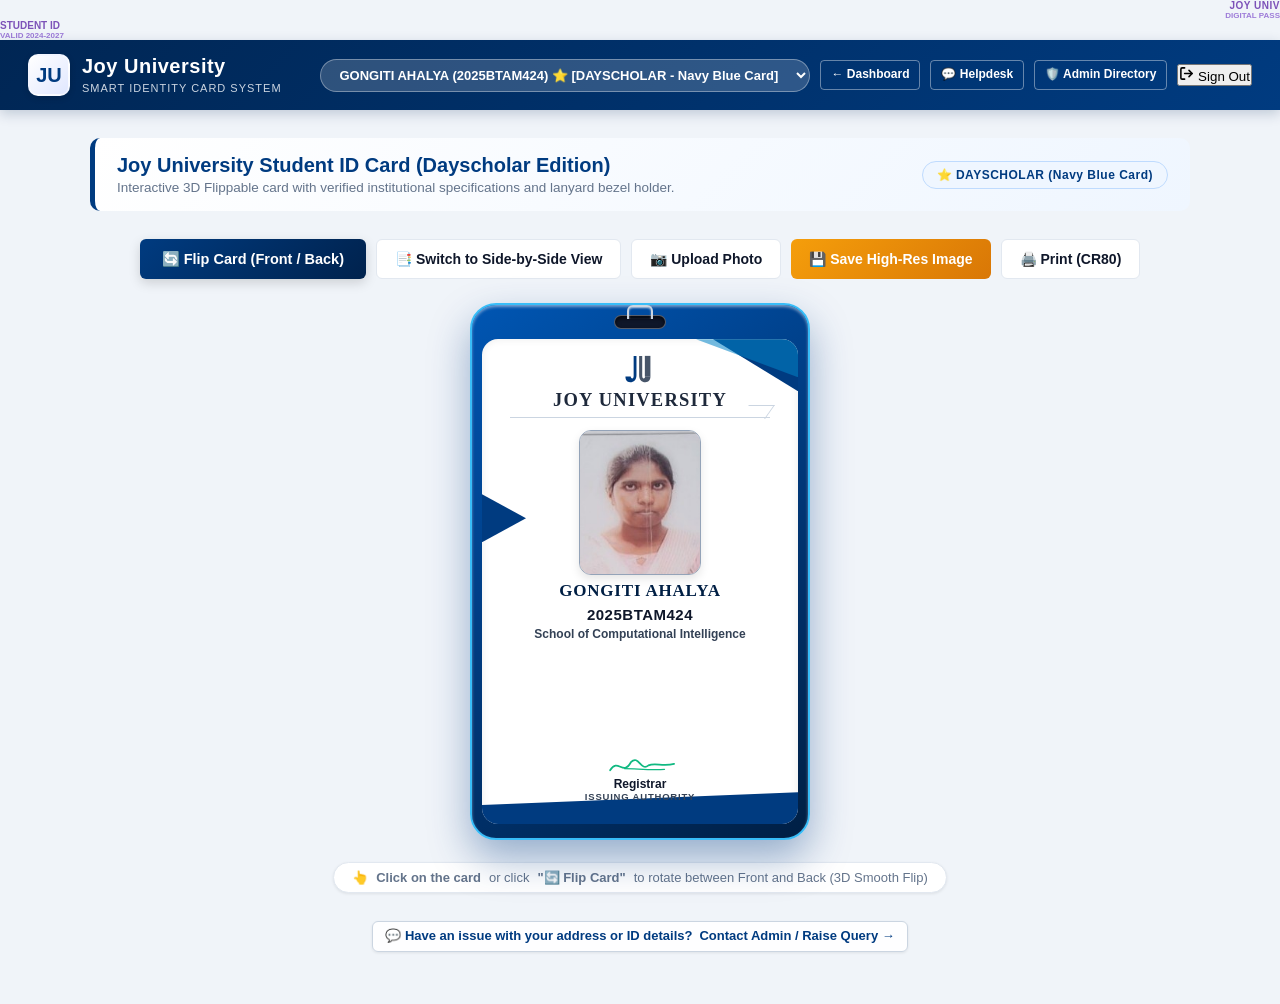
==== commit bd23d8ef: "Update index.html" ====
--- a/index.html
+++ b/index.html
@@ -8,6 +8,49 @@
 </head>
 <body>
 
+<!-- BACKGROUND DECORATIONS -->
+<div class="bg-decorations">
+    <div class="decor-capsule-1"></div>
+    <div class="decor-capsule-2"></div>
+    <div class="decor-vert-line-1"></div>
+    <div class="decor-vert-line-2"></div>
+    <div class="decor-glow-sphere-1"></div>
+    <div class="decor-glow-sphere-2"></div>
+    <div class="bg-idcard-floating-1">
+        <div style="display:flex; justify-content:space-between; align-items:center;">
+            <div class="wire-card-chip"></div>
+            <span style="font-size:10px; font-weight:800; color:#7c52b8; letter-spacing:0.5px;">JOY UNIV</span>
+        </div>
+        <div class="wire-card-lines">
+            <div class="wire-card-line" style="width:70%;"></div>
+            <div class="wire-card-line" style="width:50%;"></div>
+            <div class="wire-card-line" style="width:85%;"></div>
+        </div>
+        <div style="display:flex; justify-content:space-between; align-items:flex-end;">
+            <div class="wire-card-barcode">
+                <span></span><span></span><span></span><span></span><span></span><span></span><span></span>
+            </div>
+            <span style="font-size:8px; color:#9d7bd8; font-weight:700;">DIGITAL PASS</span>
+        </div>
+    </div>
+    <div class="bg-idcard-floating-2">
+        <div style="display:flex; justify-content:space-between; align-items:center;">
+            <span style="font-size:10px; font-weight:800; color:#7c52b8;">STUDENT ID</span>
+            <div class="wire-card-chip"></div>
+        </div>
+        <div class="wire-card-lines">
+            <div class="wire-card-line" style="width:80%;"></div>
+            <div class="wire-card-line" style="width:60%;"></div>
+        </div>
+        <div style="display:flex; justify-content:space-between; align-items:flex-end;">
+            <span style="font-size:8px; color:#9d7bd8; font-weight:700;">VALID 2024-2027</span>
+            <div class="wire-card-barcode">
+                <span></span><span></span><span></span><span></span><span></span>
+            </div>
+        </div>
+    </div>
+</div>
+
 <header class="app-header">
     <a href="dashboard.html" class="brand-section">
         <div class="brand-logo">JU</div>
@@ -19,20 +62,21 @@
 
     <div class="header-actions">
         <!-- Quick Student Switcher for Prototype Evaluation -->
-        <select id="quickStudentSelector" onchange="switchViewingStudent(this.value)" style="padding: 7px 12px; border-radius: 6px; border: 1px solid rgba(255,255,255,0.35); background: rgba(255,255,255,0.18); color: #fff; font-size: 13px; font-weight: 700; cursor: pointer; outline: none;">
+        <select id="quickStudentSelector" onchange="switchViewingStudent(this.value)" style="padding: 7px 14px; border-radius: 20px; border: 1px solid rgba(255,255,255,0.35); background: rgba(255,255,255,0.18); color: #fff; font-size: 13px; font-weight: 700; cursor: pointer; outline: none;">
             <!-- Options dynamically loaded -->
         </select>
 
-        <a href="dashboard.html#helpdeskSection" class="btn btn-outline-white btn-icon" title="Raise query or issue with admin">
-            💬 Helpdesk & Queries
-        </a>
-        <a href="dashboard.html" class="btn btn-secondary btn-icon">
+        <a href="dashboard.html" class="btn btn-outline-white btn-icon">
             ← Dashboard
         </a>
-        <a href="admin.html" class="btn btn-gold btn-icon">
+        <a href="dashboard.html#helpdeskSection" class="btn btn-outline-white btn-icon" title="Raise query or issue with admin">
+            💬 Helpdesk
+        </a>
+        <a href="admin.html" class="btn btn-outline-white btn-icon">
             🛡️ Admin Directory
         </a>
-        <button class="btn btn-danger btn-icon" onclick="Auth.logout()">
+        <button class="btn-logout" onclick="Auth.logout()">
+            <svg width="15" height="15" viewBox="0 0 24 24" fill="none" stroke="currentColor" stroke-width="2.5" stroke-linecap="round" stroke-linejoin="round"><path d="M9 21H5a2 2 0 0 1-2-2V5a2 2 0 0 1 2-2h4"></path><polyline points="16 17 21 12 16 7"></polyline><line x1="21" y1="12" x2="9" y2="12"></line></svg>
             Sign Out
         </button>
     </div>
@@ -696,4 +740,4 @@
 </script>
 
 </body>
-</html>+</html>
